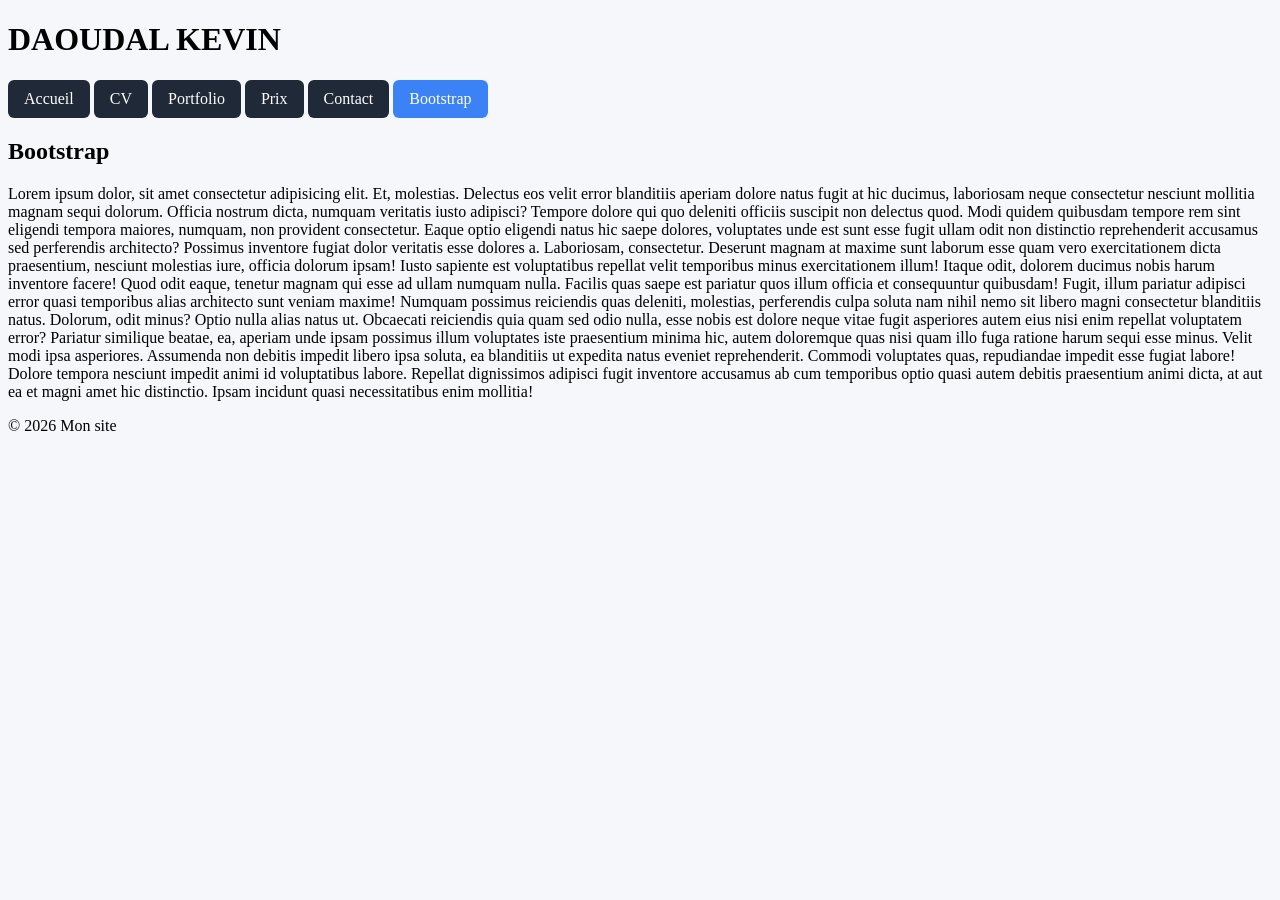
==== bootstrap.html @ 58e077a0 "Initial commit clean" ====
<!DOCTYPE html>
<html lang="fr">

<head>
    <link rel="icon" type="image/x-icon" href="favicon.ico">
    <meta charset="UTF-8">
    <meta name="viewport" content="width=device-width, initial-scale=1.0">
    <title>Bootstrap</title>
</head>

<body>
    <!-- Page Bootstrap -->
    <div id="header"></div>

    <main>
        <h2>Bootstrap</h2>
        <p>Lorem ipsum dolor, sit amet consectetur adipisicing elit. Et, molestias. Delectus eos velit error blanditiis
            aperiam dolore natus fugit at hic ducimus, laboriosam neque consectetur nesciunt mollitia magnam sequi
            dolorum.
            Officia nostrum dicta, numquam veritatis iusto adipisci? Tempore dolore qui quo deleniti officiis suscipit
            non delectus quod. Modi quidem quibusdam tempore rem sint eligendi tempora maiores, numquam, non provident
            consectetur.
            Eaque optio eligendi natus hic saepe dolores, voluptates unde est sunt esse fugit ullam odit non distinctio
            reprehenderit accusamus sed perferendis architecto? Possimus inventore fugiat dolor veritatis esse dolores
            a.
            Laboriosam, consectetur. Deserunt magnam at maxime sunt laborum esse quam vero exercitationem dicta
            praesentium, nesciunt molestias iure, officia dolorum ipsam! Iusto sapiente est voluptatibus repellat velit
            temporibus minus exercitationem illum!
            Itaque odit, dolorem ducimus nobis harum inventore facere! Quod odit eaque, tenetur magnam qui esse ad ullam
            numquam nulla. Facilis quas saepe est pariatur quos illum officia et consequuntur quibusdam!
            Fugit, illum pariatur adipisci error quasi temporibus alias architecto sunt veniam maxime! Numquam possimus
            reiciendis quas deleniti, molestias, perferendis culpa soluta nam nihil nemo sit libero magni consectetur
            blanditiis natus.
            Dolorum, odit minus? Optio nulla alias natus ut. Obcaecati reiciendis quia quam sed odio nulla, esse nobis
            est dolore neque vitae fugit asperiores autem eius nisi enim repellat voluptatem error?
            Pariatur similique beatae, ea, aperiam unde ipsam possimus illum voluptates iste praesentium minima hic,
            autem doloremque quas nisi quam illo fuga ratione harum sequi esse minus. Velit modi ipsa asperiores.
            Assumenda non debitis impedit libero ipsa soluta, ea blanditiis ut expedita natus eveniet reprehenderit.
            Commodi voluptates quas, repudiandae impedit esse fugiat labore! Dolore tempora nesciunt impedit animi id
            voluptatibus labore.
            Repellat dignissimos adipisci fugit inventore accusamus ab cum temporibus optio quasi autem debitis
            praesentium animi dicta, at aut ea et magni amet hic distinctio. Ipsam incidunt quasi necessitatibus enim
            mollitia!</p>
    </main>
    <div id="footer"></div>
    <script src="include.js"></script>
</body>

</html>
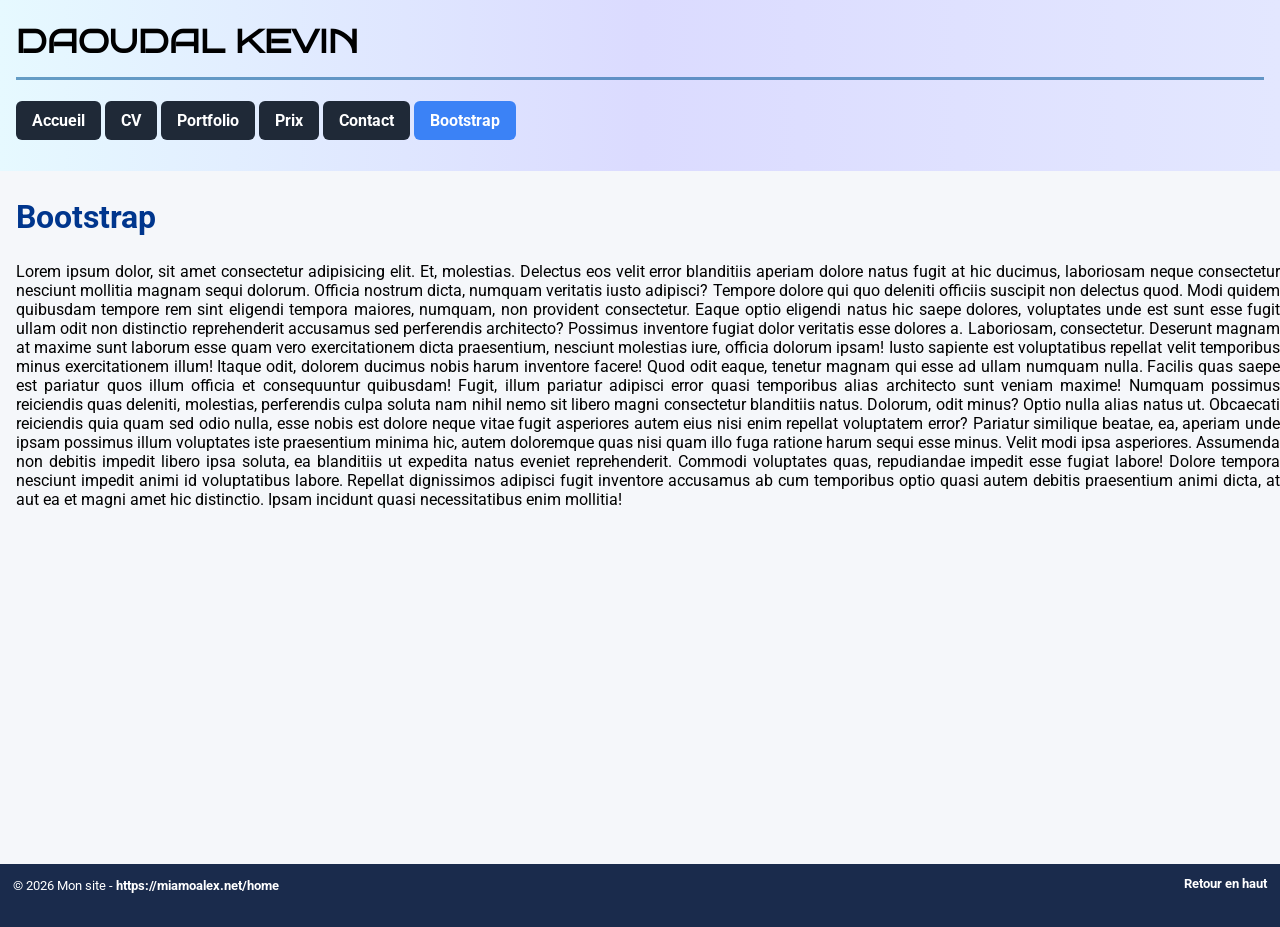
==== commit 37a8d429: "BONUS" ====
--- a/bootstrap.html
+++ b/bootstrap.html
@@ -42,7 +42,7 @@
             praesentium animi dicta, at aut ea et magni amet hic distinctio. Ipsam incidunt quasi necessitatibus enim
             mollitia!</p>
     </main>
-    <div id="footer"></div>
+    <div id="banana"></div>
     <script src="include.js"></script>
 </body>
 
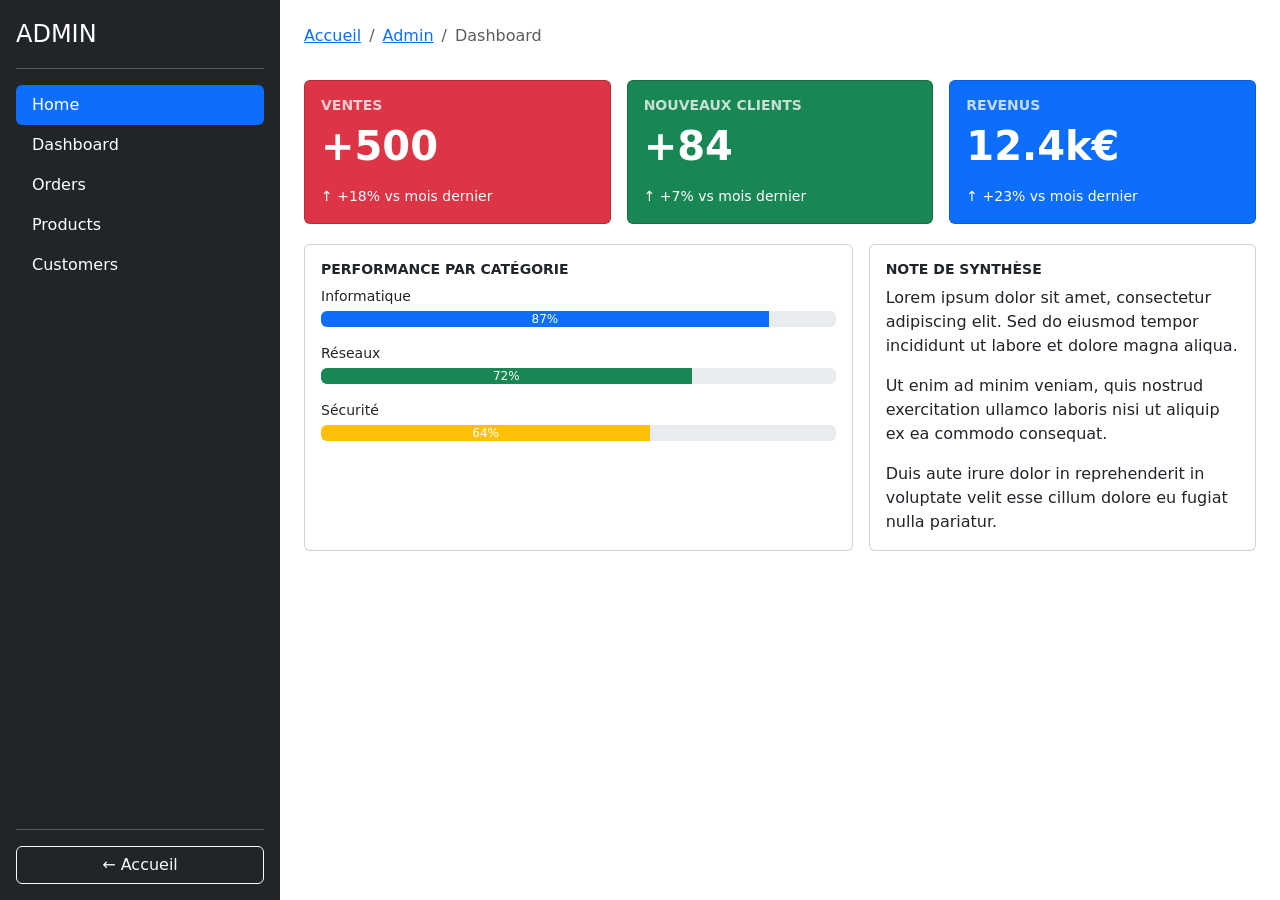
==== commit 349116ae: "19Mars2026" ====
--- a/bootstrap.html
+++ b/bootstrap.html
@@ -1,49 +1,144 @@
-<!DOCTYPE html>
+<!doctype html>
 <html lang="fr">
+  <head>
+    <meta charset="utf-8">
+    <meta name="viewport" content="width=device-width, initial-scale=1">
+    <title>Sidebar Bootstrap</title>
 
-<head>
-    <link rel="icon" type="image/x-icon" href="favicon.ico">
-    <meta charset="UTF-8">
-    <meta name="viewport" content="width=device-width, initial-scale=1.0">
-    <title>Bootstrap</title>
-</head>
+    <link href="https://cdn.jsdelivr.net/npm/bootstrap@5.3.8/dist/css/bootstrap.min.css" rel="stylesheet">
 
-<body>
-    <!-- Page Bootstrap -->
-    <div id="header"></div>
+    <style>
+      body {
+        min-height: 100vh;
+      }
 
-    <main>
-        <h2>Bootstrap</h2>
-        <p>Lorem ipsum dolor, sit amet consectetur adipisicing elit. Et, molestias. Delectus eos velit error blanditiis
-            aperiam dolore natus fugit at hic ducimus, laboriosam neque consectetur nesciunt mollitia magnam sequi
-            dolorum.
-            Officia nostrum dicta, numquam veritatis iusto adipisci? Tempore dolore qui quo deleniti officiis suscipit
-            non delectus quod. Modi quidem quibusdam tempore rem sint eligendi tempora maiores, numquam, non provident
-            consectetur.
-            Eaque optio eligendi natus hic saepe dolores, voluptates unde est sunt esse fugit ullam odit non distinctio
-            reprehenderit accusamus sed perferendis architecto? Possimus inventore fugiat dolor veritatis esse dolores
-            a.
-            Laboriosam, consectetur. Deserunt magnam at maxime sunt laborum esse quam vero exercitationem dicta
-            praesentium, nesciunt molestias iure, officia dolorum ipsam! Iusto sapiente est voluptatibus repellat velit
-            temporibus minus exercitationem illum!
-            Itaque odit, dolorem ducimus nobis harum inventore facere! Quod odit eaque, tenetur magnam qui esse ad ullam
-            numquam nulla. Facilis quas saepe est pariatur quos illum officia et consequuntur quibusdam!
-            Fugit, illum pariatur adipisci error quasi temporibus alias architecto sunt veniam maxime! Numquam possimus
-            reiciendis quas deleniti, molestias, perferendis culpa soluta nam nihil nemo sit libero magni consectetur
-            blanditiis natus.
-            Dolorum, odit minus? Optio nulla alias natus ut. Obcaecati reiciendis quia quam sed odio nulla, esse nobis
-            est dolore neque vitae fugit asperiores autem eius nisi enim repellat voluptatem error?
-            Pariatur similique beatae, ea, aperiam unde ipsam possimus illum voluptates iste praesentium minima hic,
-            autem doloremque quas nisi quam illo fuga ratione harum sequi esse minus. Velit modi ipsa asperiores.
-            Assumenda non debitis impedit libero ipsa soluta, ea blanditiis ut expedita natus eveniet reprehenderit.
-            Commodi voluptates quas, repudiandae impedit esse fugiat labore! Dolore tempora nesciunt impedit animi id
-            voluptatibus labore.
-            Repellat dignissimos adipisci fugit inventore accusamus ab cum temporibus optio quasi autem debitis
-            praesentium animi dicta, at aut ea et magni amet hic distinctio. Ipsam incidunt quasi necessitatibus enim
-            mollitia!</p>
-    </main>
-    <div id="banana"></div>
-    <script src="include.js"></script>
-</body>
+      .sidebar {
+        width: 280px;
+        min-height: 100vh;
+      }
+    </style>
+  </head>
 
+  <body>
+    <div class="d-flex align-items-stretch">
+      <div class="d-flex flex-column flex-shrink-0 p-3 text-bg-dark sidebar">
+        <a href="/" class="d-flex align-items-center mb-3 mb-md-0 me-md-auto text-white text-decoration-none">
+          <span class="fs-4">ADMIN</span>
+        </a>
+        <hr>
+
+        <ul class="nav nav-pills flex-column mb-auto">
+          <li class="nav-item">
+            <a href="#" class="nav-link active text-white">Home</a>
+          </li>
+          <li>
+            <a href="#" class="nav-link text-white">Dashboard</a>
+          </li>
+          <li>
+            <a href="#" class="nav-link text-white">Orders</a>
+          </li>
+          <li>
+            <a href="#" class="nav-link text-white">Products</a>
+          </li>
+          <li>
+            <a href="#" class="nav-link text-white">Customers</a>
+          </li>
+        </ul>
+
+        <hr>
+
+        <a href="index.html" class="btn btn-outline-light w-100">← Accueil</a>
+      </div>
+
+      <div class="p-4 flex-grow-1">
+
+        <!-- Le projet -->
+        <nav aria-label="breadcrumb">
+          <ol class="breadcrumb">
+            <li class="breadcrumb-item"><a href="#">Accueil</a></li>
+            <li class="breadcrumb-item"><a href="#">Admin</a></li>
+            <li class="breadcrumb-item active" aria-current="page">Dashboard</li>
+          </ol>
+        </nav>
+
+        <!-- Cartes -->
+        <div class="row g-3 mt-1">
+
+          <div class="col-12 col-md-4">
+            <div class="card text-bg-danger">
+              <div class="card-body">
+                <h6 class="card-title text-uppercase fw-bold opacity-75 small">Ventes</h6>
+                <p class="card-text display-6 fw-bold">+500</p>
+                <p class="card-text small">↑ +18% vs mois dernier</p>
+              </div>
+            </div>
+          </div>
+
+          <div class="col-12 col-md-4">
+            <div class="card text-bg-success">
+              <div class="card-body">
+                <h6 class="card-title text-uppercase fw-bold opacity-75 small">Nouveaux clients</h6>
+                <p class="card-text display-6 fw-bold">+84</p>
+                <p class="card-text small">↑ +7% vs mois dernier</p>
+              </div>
+            </div>
+          </div>
+
+          <div class="col-12 col-md-4">
+            <div class="card text-bg-primary">
+              <div class="card-body">
+                <h6 class="card-title text-uppercase fw-bold opacity-75 small">Revenus</h6>
+                <p class="card-text display-6 fw-bold">12.4k€</p>
+                <p class="card-text small">↑ +23% vs mois dernier</p>
+              </div>
+            </div>
+          </div>
+
+        </div>
+
+          <!-- Barres -->
+        <div class="row g-3 mt-1">
+
+          <div class="col-12 col-lg-7">
+            <div class="card h-100">
+              <div class="card-body">
+                <h6 class="card-title text-uppercase fw-bold small">Performance par catégorie</h6>
+
+                <p class="mb-1 small">Informatique</p>
+                <div class="progress mb-3">
+                  <div class="progress-bar bg-primary" style="width: 87%">87%</div>
+                </div>
+
+                <p class="mb-1 small">Réseaux</p>
+                <div class="progress mb-3">
+                  <div class="progress-bar bg-success" style="width: 72%">72%</div>
+                </div>
+
+                <p class="mb-1 small">Sécurité</p>
+                <div class="progress mb-3">
+                  <div class="progress-bar bg-warning" style="width: 64%">64%</div>
+                </div>
+
+              </div>
+            </div>
+          </div>
+
+          <div class="col-12 col-lg-5">
+            <div class="card h-100">
+              <div class="card-body">
+                <h6 class="card-title text-uppercase fw-bold small">Note de synthèse</h6>
+                <p class="card-text">Lorem ipsum dolor sit amet, consectetur adipiscing elit. Sed do eiusmod tempor incididunt ut labore et dolore magna aliqua.</p>
+                <p class="card-text">Ut enim ad minim veniam, quis nostrud exercitation ullamco laboris nisi ut aliquip ex ea commodo consequat.</p>
+                <p class="card-text">Duis aute irure dolor in reprehenderit in voluptate velit esse cillum dolore eu fugiat nulla pariatur.</p>
+              </div>
+            </div>
+          </div>
+
+        </div>
+
+      </div>
+    </div>
+
+    <script src="https://cdn.jsdelivr.net/npm/bootstrap@5.3.8/dist/js/bootstrap.bundle.min.js"></script>
+  </body>
 </html>
